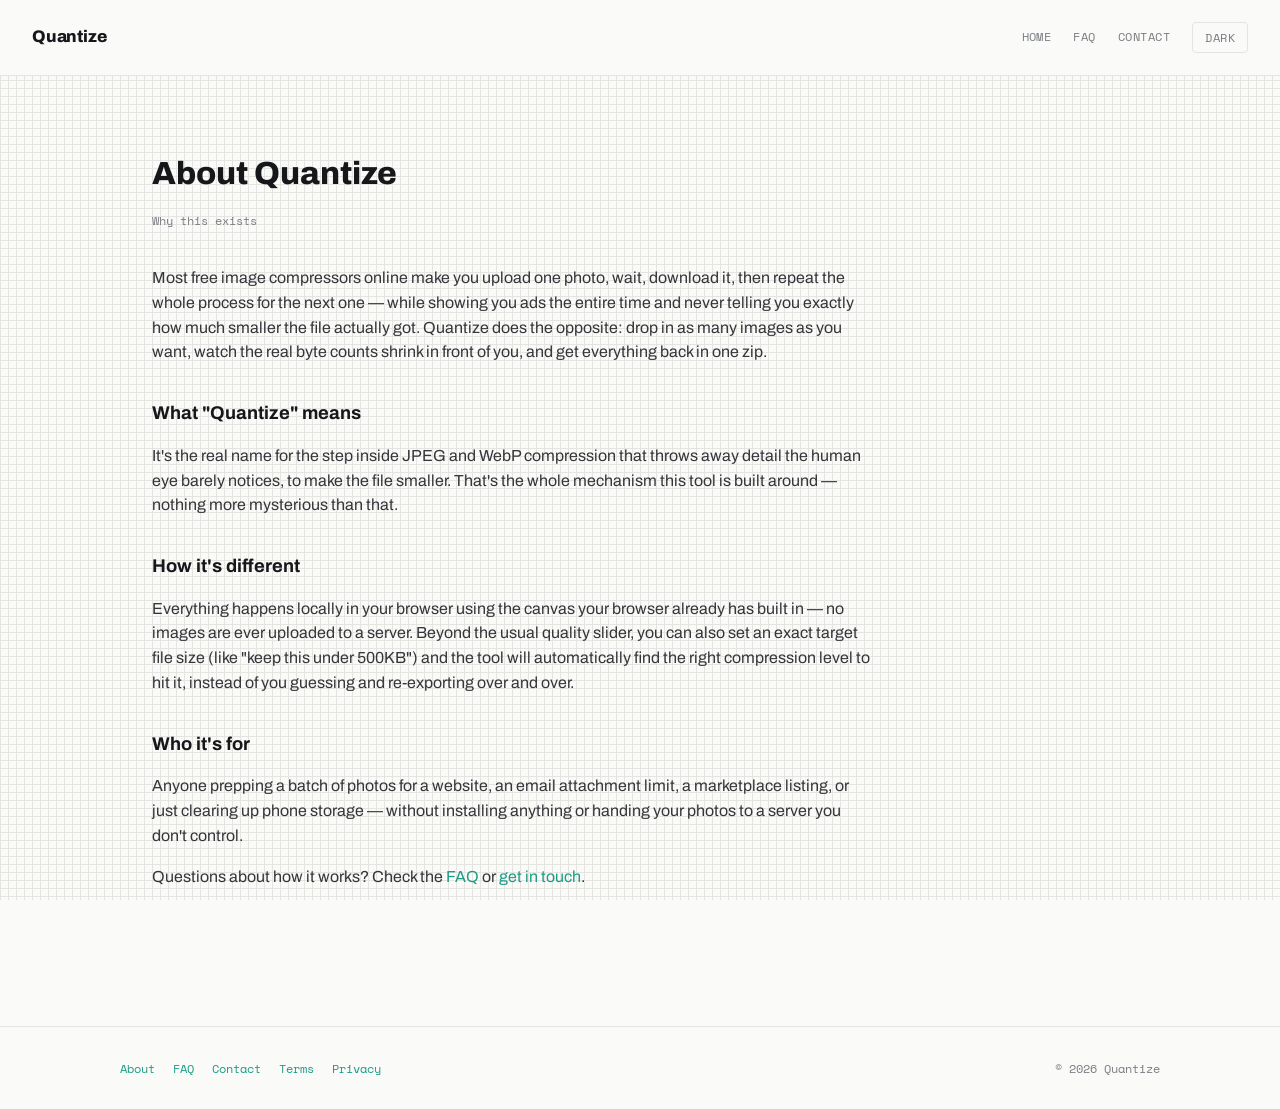
==== quantize-about.html @ 4f95eaf2 "Initial Quantize site" ====
<!DOCTYPE html>
<html lang="en">
<head>
<meta charset="UTF-8">
<meta name="viewport" content="width=device-width, initial-scale=1">
<script>
(function(){
  try {
    var saved = localStorage.getItem('quantize-theme');
    var theme = saved || (window.matchMedia('(prefers-color-scheme: dark)').matches ? 'dark' : 'light');
    document.documentElement.setAttribute('data-theme', theme);
  } catch (e) {}
})();
</script>
<title>About — Quantize</title>
<meta name="description" content="Why Quantize exists: a batch image compressor that runs entirely in your browser, with an exact target-size mode.">
<link rel="preconnect" href="https://fonts.googleapis.com">
<link href="https://fonts.googleapis.com/css2?family=Archivo:wght@400;700;800&family=Space+Mono:wght@400;700&display=swap" rel="stylesheet">
<link rel="stylesheet" href="quantize-styles.css">
</head>
<body>

<header class="nav">
  <a href="index.html" class="wordmark">Quantize</a>
  <nav class="nav-links">
    <a href="index.html">Home</a>
    <a href="quantize-faq.html">FAQ</a>
    <a href="quantize-contact.html">Contact</a>
    <button id="themeToggle" class="theme-toggle" aria-label="Switch to dark theme">Dark</button>
  </nav>
</header>

<main>
  <div class="legal">
    <h1>About Quantize</h1>
    <p class="updated">Why this exists</p>

    <p>Most free image compressors online make you upload one photo, wait, download it, then repeat the whole process for the next one — while showing you ads the entire time and never telling you exactly how much smaller the file actually got. Quantize does the opposite: drop in as many images as you want, watch the real byte counts shrink in front of you, and get everything back in one zip.</p>

    <h2>What "Quantize" means</h2>
    <p>It's the real name for the step inside JPEG and WebP compression that throws away detail the human eye barely notices, to make the file smaller. That's the whole mechanism this tool is built around — nothing more mysterious than that.</p>

    <h2>How it's different</h2>
    <p>Everything happens locally in your browser using the canvas your browser already has built in — no images are ever uploaded to a server. Beyond the usual quality slider, you can also set an exact target file size (like "keep this under 500KB") and the tool will automatically find the right compression level to hit it, instead of you guessing and re-exporting over and over.</p>

    <h2>Who it's for</h2>
    <p>Anyone prepping a batch of photos for a website, an email attachment limit, a marketplace listing, or just clearing up phone storage — without installing anything or handing your photos to a server you don't control.</p>

    <p>Questions about how it works? Check the <a href="quantize-faq.html">FAQ</a> or <a href="quantize-contact.html">get in touch</a>.</p>
  </div>
</main>

<footer>
  <div class="foot-inner">
    <nav>
      <a href="quantize-about.html">About</a>
      <a href="quantize-faq.html">FAQ</a>
      <a href="quantize-contact.html">Contact</a>
      <a href="quantize-terms.html">Terms</a>
      <a href="quantize-privacy.html">Privacy</a>
    </nav>
    <p>© 2026 Quantize</p>
  </div>
</footer>

<script src="quantize-theme.js"></script>
</body>
</html>
---- quantize-styles.css ----
:root {
  --paper: #FAFAF9;
  --panel: #FFFFFF;
  --ink: #16171A;
  --muted: #7A7D82;
  --line: #E4E4E1;
  --before: #E4572E;
  --after: #1B9C85;
  --drop-hover-bg: #F3FBF9;
  --body-text: #34363A;
  --radius: 4px;
  --display: 'Archivo', sans-serif;
  --body: 'Archivo', sans-serif;
  --mono: 'Space Mono', ui-monospace, monospace;
}

html[data-theme="dark"] {
  --paper: #14151A;
  --panel: #1D1F26;
  --ink: #F2F2F0;
  --muted: #9A9DA6;
  --line: #2E313B;
  --before: #FF7A52;
  --after: #3FCDAE;
  --drop-hover-bg: #172420;
  --body-text: #C7C9CE;
}

* { box-sizing: border-box; }
html, body { margin: 0; padding: 0; }
body {
  background-color: var(--paper);
  background-image:
    linear-gradient(var(--line) 1px, transparent 1px),
    linear-gradient(90deg, var(--line) 1px, transparent 1px);
  background-size: 8px 8px;
  background-attachment: fixed;
  color: var(--ink);
  font-family: var(--body);
  line-height: 1.55;
  -webkit-font-smoothing: antialiased;
}
a { color: var(--after); text-decoration: none; }
a:hover { text-decoration: underline; }
button:focus-visible, a:focus-visible, input:focus-visible, select:focus-visible {
  outline: 2px solid var(--after);
  outline-offset: 2px;
}

.wordmark {
  font-family: var(--display); font-weight: 800; font-size: 1.05rem; letter-spacing: -.01em; color: var(--ink);
}

header.nav {
  display: flex; justify-content: space-between; align-items: center;
  padding: 22px 32px; border-bottom: 1px solid var(--line); background: var(--paper);
}
.nav-links { display: flex; align-items: center; gap: 22px; font-family: var(--mono); font-size: .74rem; text-transform: uppercase; letter-spacing: .04em; }
.nav-links a { color: var(--muted); }
.nav-links a:hover { color: var(--ink); text-decoration: none; }
.theme-toggle {
  font-family: var(--mono); font-size: .72rem; text-transform: uppercase; letter-spacing: .04em;
  background: none; border: 1px solid var(--line); color: var(--muted); padding: 6px 12px;
  border-radius: var(--radius); cursor: pointer;
}
.theme-toggle:hover { color: var(--ink); border-color: var(--ink); }

main { max-width: 1040px; margin: 0 auto; padding: 0 32px; }

/* Hero */
.hero { padding: 56px 0 36px; max-width: 720px; }
.hero .eyebrow { font-family: var(--mono); font-size: .74rem; text-transform: uppercase; letter-spacing: .08em; color: var(--after); margin: 0 0 14px; }
.hero h1 { font-family: var(--display); font-weight: 800; font-size: clamp(2rem, 4vw, 3rem); line-height: 1.08; margin: 0 0 16px; }
.hero p.lead { color: var(--muted); font-size: 1.05rem; margin: 0; }

/* Drop zone */
.tool { padding: 8px 0 72px; }
.drop-zone {
  border: 2px dashed var(--line); border-radius: 8px; background: var(--panel);
  padding: 40px 24px; text-align: center; cursor: pointer; transition: border-color .15s ease, background .15s ease;
}
.drop-zone:hover, .drop-zone.dragover { border-color: var(--after); background: var(--drop-hover-bg); }
.drop-zone p { margin: 0; font-family: var(--mono); font-size: .88rem; color: var(--muted); }
.drop-zone p.big { font-family: var(--display); font-weight: 700; font-size: 1.1rem; color: var(--ink); margin-bottom: 6px; }

/* Controls */
.controls-card {
  background: var(--panel); border: 1px solid var(--line); border-radius: 8px;
  padding: 24px; margin-top: 20px;
}
.control-row { display: flex; flex-wrap: wrap; gap: 24px; align-items: flex-end; margin-bottom: 18px; }
.control-group label {
  display: block; font-family: var(--mono); font-size: .7rem; text-transform: uppercase;
  letter-spacing: .05em; color: var(--muted); margin-bottom: 8px;
}
.control-group select, .control-group input[type="number"] {
  font-family: var(--body); font-size: .95rem; padding: 9px 10px; border: 1px solid var(--line);
  border-radius: var(--radius); background: var(--paper); color: var(--ink);
}
.mode-radios { display: flex; gap: 16px; font-family: var(--mono); font-size: .82rem; }
.mode-radios label { display: flex; align-items: center; gap: 6px; text-transform: none; letter-spacing: 0; color: var(--ink); margin-bottom: 0; }
#qualityGroup input[type="range"] { width: 180px; vertical-align: middle; }
#qualityValueLabel { font-family: var(--mono); margin-left: 8px; }
.target-inputs { display: flex; gap: 8px; align-items: center; }
.target-inputs input { width: 90px; }
.png-note { font-family: var(--mono); font-size: .78rem; color: var(--before); margin: 0 0 14px; }
.png-note[hidden] { display: none; }

.action-row { display: flex; gap: 12px; align-items: center; flex-wrap: wrap; }
button.primary {
  font-family: var(--mono); font-size: .8rem; text-transform: uppercase; letter-spacing: .05em;
  padding: 12px 22px; border: 1px solid var(--ink); background: var(--ink); color: var(--paper);
  cursor: pointer; border-radius: var(--radius);
}
button.primary:hover:not(:disabled) { background: var(--after); border-color: var(--after); }
button.primary:disabled { opacity: .4; cursor: not-allowed; }
button.secondary {
  font-family: var(--mono); font-size: .8rem; text-transform: uppercase; letter-spacing: .05em;
  padding: 12px 22px; border: 1px solid var(--line); background: var(--panel); color: var(--ink);
  cursor: pointer; border-radius: var(--radius);
}
button.secondary:hover:not(:disabled) { border-color: var(--ink); }
button.secondary:disabled { opacity: .4; cursor: not-allowed; }

#summary { font-family: var(--mono); font-size: .84rem; color: var(--muted); margin: 14px 0 0; }

/* File list */
.file-list { margin-top: 20px; display: flex; flex-direction: column; gap: 10px; }
.file-row {
  display: flex; align-items: center; gap: 14px; background: var(--panel);
  border: 1px solid var(--line); border-radius: var(--radius); padding: 12px 14px;
}
.thumb { width: 48px; height: 48px; object-fit: cover; border-radius: 3px; background: var(--line); flex-shrink: 0; }
.thumb-loading { animation: pulse 1.2s ease-in-out infinite; }
@keyframes pulse { 0%, 100% { opacity: .5; } 50% { opacity: .9; } }
.file-info { flex: 1; min-width: 0; }
.file-name { margin: 0 0 4px; font-size: .92rem; white-space: nowrap; overflow: hidden; text-overflow: ellipsis; }
.file-sizes { margin: 0; font-family: var(--mono); font-size: .82rem; display: flex; align-items: center; gap: 6px; }
.size-before { color: var(--before); }
.size-after { color: var(--after); }
.arrow { color: var(--muted); }
.saved-pct { color: var(--after); font-weight: 700; margin-left: 4px; }
.file-error { margin: 0; font-family: var(--mono); font-size: .82rem; color: var(--before); }
.file-actions { display: flex; gap: 8px; flex-shrink: 0; }
.file-actions button {
  font-family: var(--mono); font-size: .74rem; padding: 7px 12px; border-radius: var(--radius);
  border: 1px solid var(--line); background: var(--paper); cursor: pointer;
}
.file-actions button:hover:not(:disabled) { border-color: var(--ink); }
.file-actions button:disabled { opacity: .35; cursor: not-allowed; }
.row-remove { font-size: .95rem !important; padding: 6px 10px !important; }

footer { border-top: 1px solid var(--line); padding: 32px; margin-top: 40px; background: var(--paper); }
footer .foot-inner { max-width: 1040px; margin: 0 auto; display: flex; justify-content: space-between; align-items: center; flex-wrap: wrap; gap: 12px; }
footer nav { display: flex; gap: 18px; font-family: var(--mono); font-size: .76rem; }
footer p { color: var(--muted); font-size: .76rem; margin: 0; font-family: var(--mono); }

/* Legal pages */
.legal { padding: 52px 0 80px; max-width: 720px; }
.legal h1 { font-family: var(--display); font-weight: 800; font-size: 2rem; margin-bottom: 6px; }
.legal .updated { font-family: var(--mono); font-size: .76rem; color: var(--muted); margin-bottom: 36px; }
.legal h2 { font-family: var(--display); font-weight: 700; font-size: 1.15rem; margin-top: 34px; }
.legal p, .legal li { color: var(--body-text); }
.legal ul { padding-left: 20px; }

.faq-item { border-bottom: 1px solid var(--line); padding: 18px 0; }
.faq-item summary {
  cursor: pointer; font-family: var(--display); font-weight: 700; font-size: 1.02rem;
  color: var(--ink); list-style: none; display: flex; align-items: center; justify-content: space-between; gap: 16px;
}
.faq-item summary::-webkit-details-marker { display: none; }
.faq-item summary::after { content: "+"; font-family: var(--mono); font-size: 1.1rem; color: var(--after); flex-shrink: 0; }
.faq-item[open] summary::after { content: "–"; }
.faq-item p { margin: 12px 0 0; color: var(--body-text); }

.contact-card {
  max-width: 480px; padding: 26px; background: var(--panel); border: 1px solid var(--line);
  border-radius: 8px; margin: 24px 0;
}
.contact-card p.kind { font-family: var(--mono); font-size: .7rem; text-transform: uppercase; letter-spacing: .05em; color: var(--muted); margin: 0 0 6px; }
.mail-btn {
  display: inline-flex; align-items: center; font-family: var(--mono); font-size: .84rem;
  padding: 11px 20px; background: var(--ink); color: var(--paper); border-radius: var(--radius);
  margin-top: 8px;
}
.mail-btn:hover { background: var(--after); text-decoration: none; }

@media (max-width: 760px) {
  header.nav { padding: 18px; }
  main { padding: 0 18px; }
  .controls-card { padding: 18px; }
  .control-row { flex-direction: column; align-items: stretch; }
  .file-row { flex-wrap: wrap; }
}
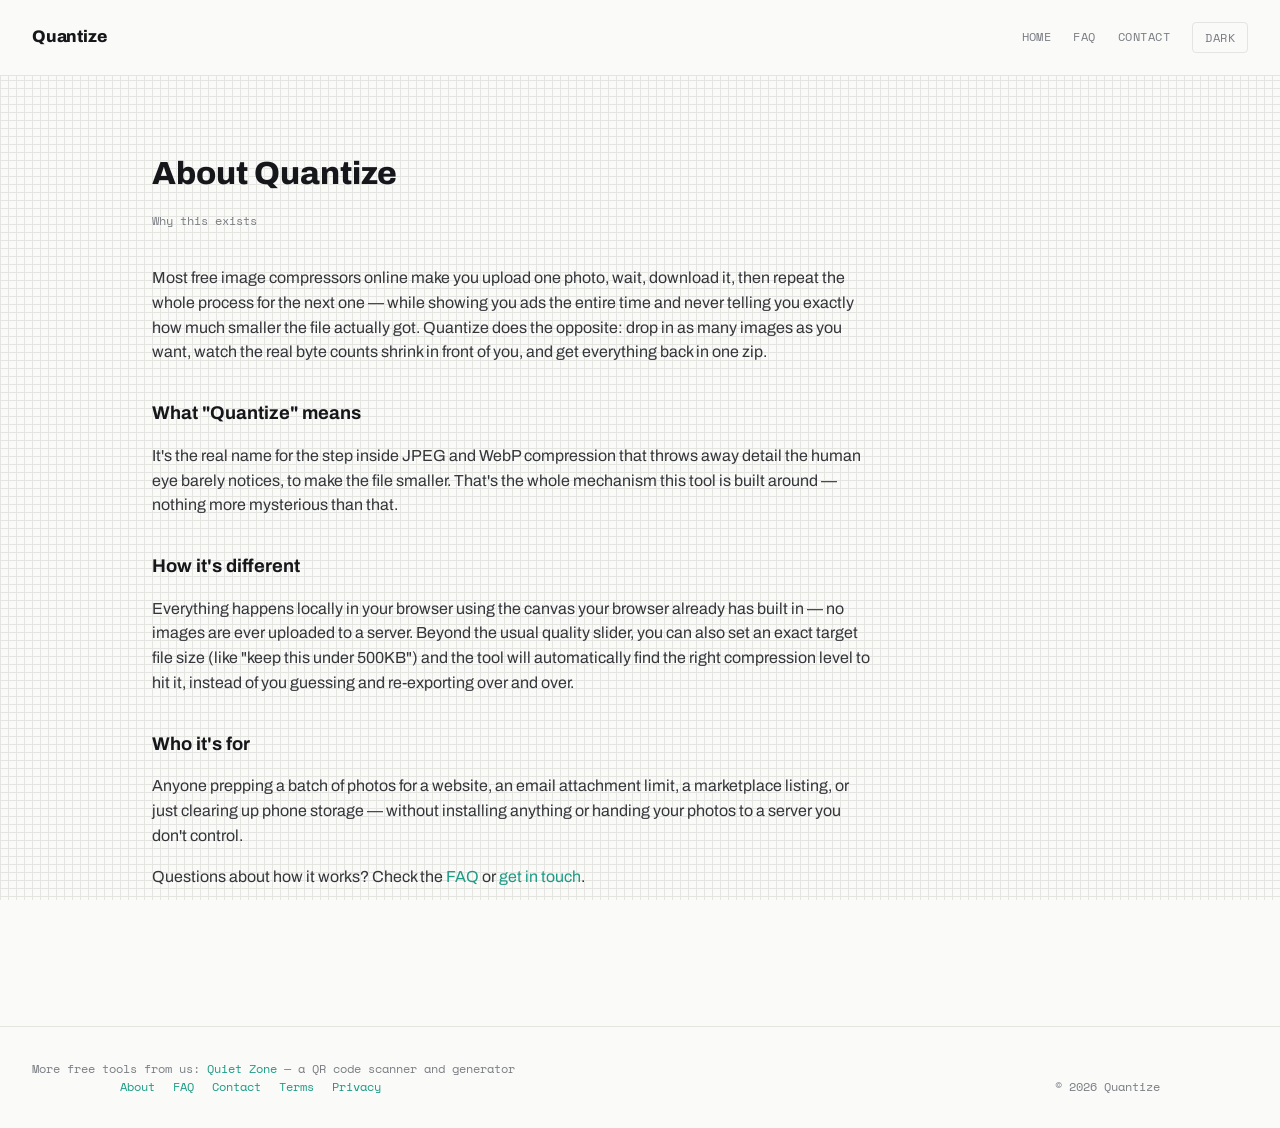
==== commit afa69e6a: "Add ads.txt, robots.txt, sitemap.xml, OG tags, and cross-link to Quantize" ====
--- a/quantize-about.html
+++ b/quantize-about.html
@@ -14,6 +14,13 @@
 </script>
 <title>About — Quantize</title>
 <meta name="description" content="Why Quantize exists: a batch image compressor that runs entirely in your browser, with an exact target-size mode.">
+<meta property="og:type" content="website">
+<meta property="og:url" content="https://quantizeapp.com/quantize-about.html">
+<link rel="canonical" href="https://quantizeapp.com/quantize-about.html">
+<meta property="og:title" content="About — Quantize">
+<meta property="og:description" content="Why Quantize exists: a batch image compressor that runs entirely in your browser, with an exact target-size mode.">
+<meta property="og:image" content="https://quantizeapp.com/quantize-og.png">
+<meta name="twitter:card" content="summary_large_image">
 <link rel="preconnect" href="https://fonts.googleapis.com">
 <link href="https://fonts.googleapis.com/css2?family=Archivo:wght@400;700;800&family=Space+Mono:wght@400;700&display=swap" rel="stylesheet">
 <link rel="stylesheet" href="quantize-styles.css">
@@ -51,6 +58,7 @@
 </main>
 
 <footer>
+<p class="network-links">More free tools from us: <a href="https://usequietzone.com">Quiet Zone</a> — a QR code scanner and generator</p>
   <div class="foot-inner">
     <nav>
       <a href="quantize-about.html">About</a>
--- a/quantize-styles.css
+++ b/quantize-styles.css
@@ -71,7 +71,7 @@
 .hero { padding: 56px 0 36px; max-width: 720px; }
 .hero .eyebrow { font-family: var(--mono); font-size: .74rem; text-transform: uppercase; letter-spacing: .08em; color: var(--after); margin: 0 0 14px; }
 .hero h1 { font-family: var(--display); font-weight: 800; font-size: clamp(2rem, 4vw, 3rem); line-height: 1.08; margin: 0 0 16px; }
-.hero p.lead { color: var(--muted); font-size: 1.05rem; margin: 0; }
+.hero p.lead { color: var(--body-text); font-size: 1.16rem; margin: 0; }
 
 /* Drop zone */
 .tool { padding: 8px 0 72px; }
@@ -80,7 +80,7 @@
   padding: 40px 24px; text-align: center; cursor: pointer; transition: border-color .15s ease, background .15s ease;
 }
 .drop-zone:hover, .drop-zone.dragover { border-color: var(--after); background: var(--drop-hover-bg); }
-.drop-zone p { margin: 0; font-family: var(--mono); font-size: .88rem; color: var(--muted); }
+.drop-zone p { margin: 0; font-family: var(--mono); font-size: .94rem; color: var(--body-text); }
 .drop-zone p.big { font-family: var(--display); font-weight: 700; font-size: 1.1rem; color: var(--ink); margin-bottom: 6px; }
 
 /* Controls */
@@ -93,16 +93,29 @@
   display: block; font-family: var(--mono); font-size: .7rem; text-transform: uppercase;
   letter-spacing: .05em; color: var(--muted); margin-bottom: 8px;
 }
-.control-group select, .control-group input[type="number"] {
+.control-group input[type="number"] {
   font-family: var(--body); font-size: .95rem; padding: 9px 10px; border: 1px solid var(--line);
   border-radius: var(--radius); background: var(--paper); color: var(--ink);
 }
+.control-group select {
+  appearance: none; -webkit-appearance: none; -moz-appearance: none;
+  font-family: var(--body); font-size: .95rem; padding: 9px 34px 9px 12px;
+  border: 1px solid var(--line); border-radius: var(--radius);
+  background-color: var(--paper); color: var(--ink);
+  background-image: url("data:image/svg+xml;utf8,<svg xmlns='http://www.w3.org/2000/svg' width='10' height='6'><path d='M0 0l5 6 5-6z' fill='%237A7D82'/></svg>");
+  background-repeat: no-repeat;
+  background-position: right 12px center;
+  cursor: pointer;
+  min-height: 40px;
+}
+.control-group select:hover { border-color: var(--muted); }
 .mode-radios { display: flex; gap: 16px; font-family: var(--mono); font-size: .82rem; }
 .mode-radios label { display: flex; align-items: center; gap: 6px; text-transform: none; letter-spacing: 0; color: var(--ink); margin-bottom: 0; }
 #qualityGroup input[type="range"] { width: 180px; vertical-align: middle; }
 #qualityValueLabel { font-family: var(--mono); margin-left: 8px; }
 .target-inputs { display: flex; gap: 8px; align-items: center; }
 .target-inputs input { width: 90px; }
+.target-inputs select { width: 78px; padding-right: 28px; }
 .png-note { font-family: var(--mono); font-size: .78rem; color: var(--before); margin: 0 0 14px; }
 .png-note[hidden] { display: none; }
 
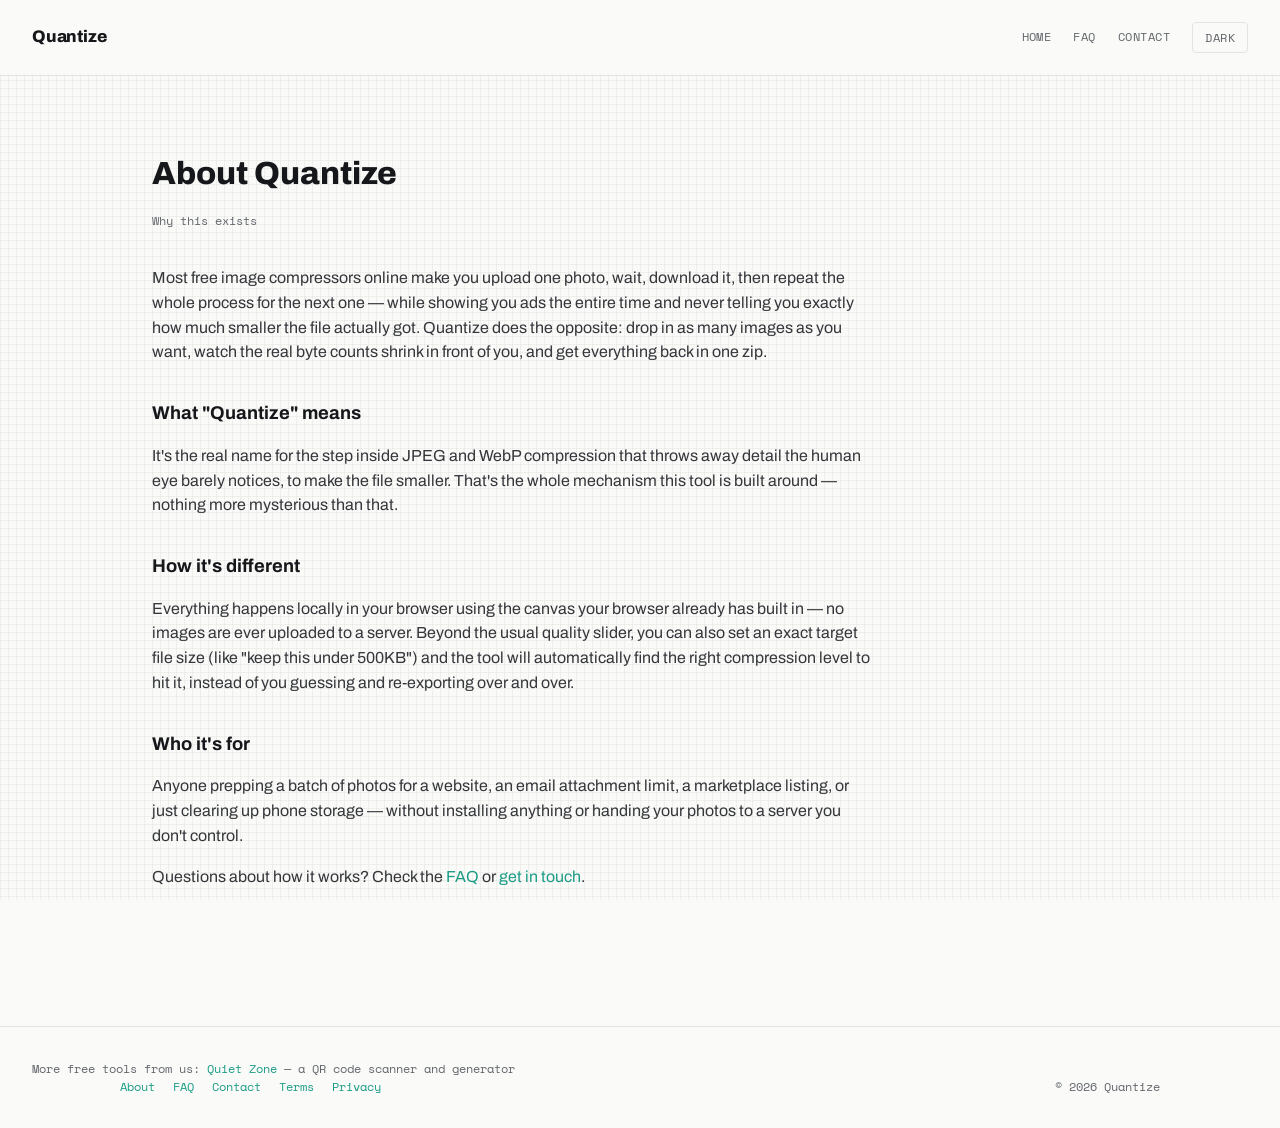
==== commit 3618b2c6: "SEO pass: structured data, meta tags, and two new guide pages" ====
--- a/quantize-about.html
+++ b/quantize-about.html
@@ -3,6 +3,14 @@
 <head>
 <meta charset="UTF-8">
 <meta name="viewport" content="width=device-width, initial-scale=1">
+<!-- Google tag (gtag.js) -->
+<script async src="https://www.googletagmanager.com/gtag/js?id=G-Q3MKYL0ENC"></script>
+<script>
+  window.dataLayer = window.dataLayer || [];
+  function gtag(){dataLayer.push(arguments);}
+  gtag('js', new Date());
+  gtag('config', 'G-Q3MKYL0ENC');
+</script>
 <script>
 (function(){
   try {
@@ -20,7 +28,13 @@
 <meta property="og:title" content="About — Quantize">
 <meta property="og:description" content="Why Quantize exists: a batch image compressor that runs entirely in your browser, with an exact target-size mode.">
 <meta property="og:image" content="https://quantizeapp.com/quantize-og.png">
+<meta property="og:site_name" content="Quantize">
+<meta property="og:locale" content="en_US">
 <meta name="twitter:card" content="summary_large_image">
+<meta name="twitter:title" content="About — Quantize">
+<meta name="twitter:description" content="Why Quantize exists: a batch image compressor that runs entirely in your browser, with an exact target-size mode.">
+<meta name="twitter:image" content="https://quantizeapp.com/quantize-og.png">
+<meta name="robots" content="index, follow">
 <link rel="preconnect" href="https://fonts.googleapis.com">
 <link href="https://fonts.googleapis.com/css2?family=Archivo:wght@400;700;800&family=Space+Mono:wght@400;700&display=swap" rel="stylesheet">
 <link rel="stylesheet" href="quantize-styles.css">
--- a/quantize-styles.css
+++ b/quantize-styles.css
@@ -2,8 +2,9 @@
   --paper: #FAFAF9;
   --panel: #FFFFFF;
   --ink: #16171A;
-  --muted: #7A7D82;
+  --muted: #62666B;
   --line: #E4E4E1;
+  --grid-line: rgba(228, 228, 225, 0.55);
   --before: #E4572E;
   --after: #1B9C85;
   --drop-hover-bg: #F3FBF9;
@@ -18,8 +19,9 @@
   --paper: #14151A;
   --panel: #1D1F26;
   --ink: #F2F2F0;
-  --muted: #9A9DA6;
+  --muted: #AEB1B8;
   --line: #2E313B;
+  --grid-line: rgba(46, 49, 59, 0.45);
   --before: #FF7A52;
   --after: #3FCDAE;
   --drop-hover-bg: #172420;
@@ -31,8 +33,8 @@
 body {
   background-color: var(--paper);
   background-image:
-    linear-gradient(var(--line) 1px, transparent 1px),
-    linear-gradient(90deg, var(--line) 1px, transparent 1px);
+    linear-gradient(var(--grid-line) 1px, transparent 1px),
+    linear-gradient(90deg, var(--grid-line) 1px, transparent 1px);
   background-size: 8px 8px;
   background-attachment: fixed;
   color: var(--ink);
@@ -42,7 +44,7 @@
 }
 a { color: var(--after); text-decoration: none; }
 a:hover { text-decoration: underline; }
-button:focus-visible, a:focus-visible, input:focus-visible, select:focus-visible {
+button:focus-visible, a:focus-visible, input:focus-visible, select:focus-visible, .drop-zone:focus-visible {
   outline: 2px solid var(--after);
   outline-offset: 2px;
 }
@@ -80,15 +82,76 @@
   padding: 40px 24px; text-align: center; cursor: pointer; transition: border-color .15s ease, background .15s ease;
 }
 .drop-zone:hover, .drop-zone.dragover { border-color: var(--after); background: var(--drop-hover-bg); }
+.drop-zone.dragover p.big { color: var(--after); }
+.drop-zone.has-files { display: none; }
 .drop-zone p { margin: 0; font-family: var(--mono); font-size: .94rem; color: var(--body-text); }
 .drop-zone p.big { font-family: var(--display); font-weight: 700; font-size: 1.1rem; color: var(--ink); margin-bottom: 6px; }
+.upload-icon { color: var(--muted); margin-bottom: 10px; transition: color .15s ease, transform .15s ease; }
+.drop-zone:hover .upload-icon, .drop-zone.dragover .upload-icon { color: var(--after); transform: translateY(-2px); }
+.browse-link { color: var(--after); text-decoration: underline; }
+.privacy-badge {
+  font-family: var(--mono); font-size: .74rem; color: var(--muted); text-align: center;
+  margin: 10px 0 0;
+}
+.drop-zone.has-files + .privacy-badge { display: none; }
+
+/* Preview bar (shown once files are selected) */
+.preview-bar {
+  display: none;
+  align-items: center;
+  gap: 16px;
+  flex-wrap: wrap;
+  background: var(--panel);
+  border: 1px solid var(--line);
+  border-radius: 8px;
+  padding: 12px 16px;
+  margin-bottom: 20px;
+}
+.preview-bar.visible { display: flex; }
+.preview-thumbs {
+  display: flex;
+  gap: 8px;
+  overflow-x: auto;
+  flex: 1;
+  min-width: 160px;
+}
+.preview-thumbs img, .preview-thumbs .thumb-more {
+  width: 44px; height: 44px; border-radius: 3px; flex-shrink: 0;
+}
+.preview-thumbs img { object-fit: cover; border: 1px solid var(--line); }
+.preview-thumbs .thumb-more {
+  background: var(--paper); border: 1px solid var(--line);
+  display: flex; align-items: center; justify-content: center;
+  font-family: var(--mono); font-size: .72rem; color: var(--muted);
+}
+.preview-count { font-family: var(--mono); font-size: .84rem; color: var(--ink); font-weight: 700; white-space: nowrap; margin: 0; }
+.upload-confirm {
+  font-family: var(--mono); font-size: .78rem; color: var(--after); white-space: nowrap;
+  opacity: 0; transition: opacity .3s ease;
+}
+.upload-confirm.show { opacity: 1; }
+.preview-actions { display: flex; gap: 8px; flex-shrink: 0; margin-left: auto; }
+
+.upload-error {
+  font-family: var(--mono); font-size: .78rem; color: var(--before);
+  margin: 10px 0 0; padding: 0;
+}
+.upload-error[hidden] { display: none; }
 
 /* Controls */
 .controls-card {
   background: var(--panel); border: 1px solid var(--line); border-radius: 8px;
   padding: 24px; margin-top: 20px;
 }
+.settings-section { margin-bottom: 18px; }
+.settings-section:last-of-type { margin-bottom: 0; }
+.section-label {
+  font-family: var(--mono); font-size: .68rem; text-transform: uppercase; letter-spacing: .08em;
+  color: var(--after); margin: 0 0 14px; padding-bottom: 8px; border-bottom: 1px solid var(--line);
+}
 .control-row { display: flex; flex-wrap: wrap; gap: 24px; align-items: flex-end; margin-bottom: 18px; }
+.control-row:last-child { margin-bottom: 0; }
+.control-row[hidden] { display: none; }
 .control-group label {
   display: block; font-family: var(--mono); font-size: .7rem; text-transform: uppercase;
   letter-spacing: .05em; color: var(--muted); margin-bottom: 8px;
@@ -97,6 +160,7 @@
   font-family: var(--body); font-size: .95rem; padding: 9px 10px; border: 1px solid var(--line);
   border-radius: var(--radius); background: var(--paper); color: var(--ink);
 }
+.field-hint { display: block; font-family: var(--mono); font-size: .72rem; color: var(--muted); margin-top: 6px; }
 .control-group select {
   appearance: none; -webkit-appearance: none; -moz-appearance: none;
   font-family: var(--body); font-size: .95rem; padding: 9px 34px 9px 12px;
@@ -111,15 +175,51 @@
 .control-group select:hover { border-color: var(--muted); }
 .mode-radios { display: flex; gap: 16px; font-family: var(--mono); font-size: .82rem; }
 .mode-radios label { display: flex; align-items: center; gap: 6px; text-transform: none; letter-spacing: 0; color: var(--ink); margin-bottom: 0; }
-#qualityGroup input[type="range"] { width: 180px; vertical-align: middle; }
+.mode-radios label:has(input:checked) { color: var(--after); font-weight: 700; }
+#qualityGroup input[type="range"] { width: 180px; vertical-align: middle; accent-color: var(--after); }
 #qualityValueLabel { font-family: var(--mono); margin-left: 8px; }
+.slider-row { display: flex; align-items: center; gap: 10px; margin-bottom: 4px; }
+.slider-endlabel { font-family: var(--mono); font-size: .68rem; color: var(--muted); white-space: nowrap; }
 .target-inputs { display: flex; gap: 8px; align-items: center; }
 .target-inputs input { width: 90px; }
 .target-inputs select { width: 78px; padding-right: 28px; }
-.png-note { font-family: var(--mono); font-size: .78rem; color: var(--before); margin: 0 0 14px; }
+.png-note { font-family: var(--mono); font-size: .78rem; color: var(--before); margin: 12px 0 0; }
 .png-note[hidden] { display: none; }
 
-.action-row { display: flex; gap: 12px; align-items: center; flex-wrap: wrap; }
+.preset-row { display: flex; align-items: center; gap: 8px; flex-wrap: wrap; margin-bottom: 16px; }
+.preset-label { font-family: var(--mono); font-size: .7rem; text-transform: uppercase; letter-spacing: .05em; color: var(--muted); margin-right: 2px; }
+.preset-btn {
+  font-family: var(--mono); font-size: .74rem; padding: 7px 13px; border-radius: var(--radius);
+  border: 1px solid var(--line); background: var(--panel); color: var(--ink); cursor: pointer;
+  transition: border-color .15s ease, color .15s ease;
+}
+.preset-btn:hover { border-color: var(--after); }
+.preset-btn.active { border-color: var(--after); color: var(--after); background: var(--drop-hover-bg); }
+
+.checkbox-row {
+  display: flex; align-items: center; gap: 8px; font-family: var(--mono); font-size: .82rem;
+  color: var(--ink); margin: 4px 0 0; cursor: pointer;
+}
+.checkbox-row input[type="checkbox"] { accent-color: var(--after); width: 15px; height: 15px; cursor: pointer; }
+
+/* CTA block: estimate sits right above the primary action */
+.cta-block { margin-top: 0; }
+
+/* Estimate box: Original → Estimated on line 1, savings on its own prominent line 2 */
+.estimate-box {
+  background: var(--paper); border: 1px dashed var(--line); border-radius: var(--radius);
+  padding: 12px 16px; margin-bottom: 12px; font-family: var(--mono);
+}
+.estimate-box[hidden] { display: none; }
+.estimate-label { font-size: .68rem; text-transform: uppercase; letter-spacing: .06em; color: var(--muted); display: block; margin-bottom: 6px; }
+.estimate-line { display: flex; align-items: flex-end; gap: 14px; flex-wrap: wrap; }
+.estimate-col { display: flex; flex-direction: column; gap: 2px; }
+.estimate-tag { font-size: .62rem; text-transform: uppercase; letter-spacing: .05em; color: var(--muted); }
+.estimate-original { font-size: .92rem; color: var(--muted); }
+.estimate-value { font-size: .98rem; color: var(--ink); font-weight: 700; }
+.estimate-savings { font-family: var(--display); font-size: 1.15rem; font-weight: 800; color: var(--after); margin-top: 8px; }
+
+.action-row { display: flex; gap: 12px; align-items: center; flex-wrap: wrap; margin-top: 4px; }
 button.primary {
   font-family: var(--mono); font-size: .8rem; text-transform: uppercase; letter-spacing: .05em;
   padding: 12px 22px; border: 1px solid var(--ink); background: var(--ink); color: var(--paper);
@@ -127,46 +227,197 @@
 }
 button.primary:hover:not(:disabled) { background: var(--after); border-color: var(--after); }
 button.primary:disabled { opacity: .4; cursor: not-allowed; }
+button.primary:active:not(:disabled) { transform: scale(.98); }
+button.primary.cta-big {
+  width: 100%;
+  padding: 16px 26px;
+  font-size: .9rem;
+  background: var(--after);
+  border-color: var(--after);
+  color: #fff;
+}
+button.primary.cta-big:hover:not(:disabled) { background: var(--ink); border-color: var(--ink); }
+button.primary.cta-big:disabled { opacity: .35; }
 button.secondary {
   font-family: var(--mono); font-size: .8rem; text-transform: uppercase; letter-spacing: .05em;
   padding: 12px 22px; border: 1px solid var(--line); background: var(--panel); color: var(--ink);
   cursor: pointer; border-radius: var(--radius);
+  transition: border-color .15s ease, transform .1s ease;
 }
 button.secondary:hover:not(:disabled) { border-color: var(--ink); }
+button.secondary:active:not(:disabled) { transform: scale(.97); }
 button.secondary:disabled { opacity: .4; cursor: not-allowed; }
 
+/* Disabled form controls while a batch is processing */
+select:disabled, input:disabled { opacity: .5; cursor: not-allowed; }
+.mode-radios label:has(input:disabled) { opacity: .5; }
+
 #summary { font-family: var(--mono); font-size: .84rem; color: var(--muted); margin: 14px 0 0; }
+#summary[hidden] { display: none; }
+
+/* Progress */
+.progress-wrap { margin-top: 18px; }
+.progress-wrap[hidden] { display: none; }
+.progress-track { height: 8px; background: var(--line); border-radius: 4px; overflow: hidden; margin-bottom: 8px; }
+.progress-fill { height: 100%; width: 0%; background: var(--after); transition: width .2s ease; }
+.progress-status { font-family: var(--mono); font-size: .8rem; color: var(--muted); margin: 0; }
+.progress-file { font-family: var(--mono); font-size: .78rem; color: var(--ink); margin: 4px 0 0; white-space: nowrap; overflow: hidden; text-overflow: ellipsis; }
+
+/* Results / completion state */
+.results-panel { display: none; margin-top: 10px; padding-top: 10px; border-top: 1px dashed var(--line); }
+.results-panel.visible { display: block; }
+.results-status {
+  font-family: var(--mono); font-size: .78rem; color: var(--after); font-weight: 700;
+  margin: 0 0 6px; text-transform: uppercase; letter-spacing: .04em;
+}
+.results-hero { display: flex; align-items: baseline; gap: 8px; margin-bottom: 3px; }
+.results-hero-pct { font-family: var(--display); font-weight: 800; font-size: 2.3rem; line-height: 1; color: var(--after); }
+.results-hero-pct.no-reduction { font-size: 1.5rem; color: var(--before); text-transform: uppercase; letter-spacing: .03em; }
+.results-hero-label { font-family: var(--mono); font-size: .95rem; color: var(--muted); text-transform: uppercase; letter-spacing: .04em; }
+.results-sizes { font-family: var(--mono); font-size: 1.1rem; color: var(--ink); margin: 0 0 4px; }
+.results-sizes #resultsOriginal { font-weight: 700; }
+.results-sizes .arrow { margin: 0 6px; color: var(--muted); }
+.results-sizes .accent { color: var(--after); font-weight: 700; }
+.results-sizes .accent.no-reduction-color { color: var(--before); }
+.results-tag { font-family: var(--mono); font-size: .66rem; text-transform: uppercase; letter-spacing: .04em; color: var(--muted); margin-right: 4px; }
+.results-saved { font-family: var(--mono); font-size: .96rem; color: var(--after); font-weight: 700; margin: 0 0 7px; }
+.results-saved[hidden] { display: none; }
+.results-ready {
+  margin: 3px 0 6px;
+}
+.results-ready[hidden] { display: none; }
+.results-ready-badge {
+  display: inline-flex; align-items: center; gap: 5px;
+  font-family: var(--mono); font-size: .72rem; font-weight: 700; text-transform: uppercase; letter-spacing: .04em;
+  color: var(--after); background: var(--drop-hover-bg); border: 1px solid var(--after);
+  padding: 4px 11px; border-radius: 999px;
+}
+.results-note { font-family: var(--mono); font-size: .8rem; color: var(--muted); margin: 0 0 7px; }
+.results-note[hidden] { display: none; }
+.results-meta { font-family: var(--mono); font-size: .8rem; color: var(--muted); margin: 0 0 7px; }
+.results-meta[hidden] { display: none; }
+.results-count { font-family: var(--mono); font-size: .8rem; color: var(--muted); margin: 0 0 7px; }
+.results-count[hidden] { display: none; }
+.results-preview {
+  display: grid; grid-template-columns: 1fr 1fr; gap: 12px;
+  margin-bottom: 9px; max-width: 420px;
+}
+.results-preview[hidden] { display: none; }
+.results-preview-col { text-align: center; }
+.results-preview-col img {
+  width: 100%; max-height: 140px; object-fit: contain; border-radius: 4px;
+  background: var(--paper); border: 2px solid var(--line); cursor: zoom-in;
+}
+.results-preview-col .compare-label { display: block; margin-top: 4px; }
+#tryLowerQualityBtn { width: 100%; margin-bottom: 8px; }
+#tryLowerQualityBtn[hidden] { display: none; }
+.results-download-summary {
+  display: flex; align-items: center; justify-content: space-between; gap: 10px;
+  font-family: var(--mono); font-size: .78rem; color: var(--muted);
+  margin: 0 0 8px; padding: 6px 10px; background: var(--paper); border: 1px solid var(--line); border-radius: var(--radius);
+}
+.results-download-summary[hidden] { display: none; }
+.results-download-summary span:first-child {
+  flex: 1 1 auto; overflow: hidden; white-space: nowrap; text-overflow: ellipsis; min-width: 0;
+}
+.copy-btn {
+  font-family: var(--mono); font-size: .68rem; text-transform: uppercase; letter-spacing: .04em;
+  padding: 4px 10px; border-radius: var(--radius); border: 1px solid var(--line); background: var(--panel);
+  color: var(--ink); cursor: pointer; flex-shrink: 0;
+}
+.copy-btn:hover { border-color: var(--after); color: var(--after); }
+.copy-btn.copied { border-color: var(--after); color: var(--after); }
+.text-link {
+  display: block; width: 100%; text-align: center; background: none; border: none;
+  font-family: var(--mono); font-size: .78rem; color: var(--muted); text-decoration: underline;
+  cursor: pointer; padding: 6px 0 0;
+}
+.text-link:hover { color: var(--ink); }
+.text-link[hidden] { display: none; }
+.results-settings-recap { font-family: var(--mono); font-size: .76rem; color: var(--muted); margin: 8px 0 0; text-align: center; }
+.results-secondary { display: flex; gap: 10px; flex-wrap: wrap; margin-top: 8px; }
+.results-secondary button { flex: 1; min-width: 140px; }
 
 /* File list */
 .file-list { margin-top: 20px; display: flex; flex-direction: column; gap: 10px; }
+.file-list:not(.expanded) .file-row:nth-child(n+9) { display: none; }
+#fileListToggleBtn { margin-top: 12px; width: 100%; }
+#fileListToggleBtn[hidden] { display: none; }
 .file-row {
   display: flex; align-items: center; gap: 14px; background: var(--panel);
   border: 1px solid var(--line); border-radius: var(--radius); padding: 12px 14px;
 }
+.file-row.expanded { flex-wrap: wrap; }
 .thumb { width: 48px; height: 48px; object-fit: cover; border-radius: 3px; background: var(--line); flex-shrink: 0; }
 .thumb-loading { animation: pulse 1.2s ease-in-out infinite; }
 @keyframes pulse { 0%, 100% { opacity: .5; } 50% { opacity: .9; } }
 .file-info { flex: 1; min-width: 0; }
 .file-name { margin: 0 0 4px; font-size: .92rem; white-space: nowrap; overflow: hidden; text-overflow: ellipsis; }
-.file-sizes { margin: 0; font-family: var(--mono); font-size: .82rem; display: flex; align-items: center; gap: 6px; }
+.file-sizes { margin: 0; font-family: var(--mono); font-size: .82rem; display: flex; align-items: center; gap: 6px; flex-wrap: wrap; }
+.file-status {
+  font-family: var(--mono); font-size: .68rem; text-transform: uppercase; letter-spacing: .04em;
+  padding: 2px 7px; border-radius: 3px; border: 1px solid var(--line); color: var(--muted); margin-left: 4px;
+}
+.file-status.status-ready { color: var(--muted); }
+.file-status.status-processing { color: var(--after); border-color: var(--after); }
+.file-status.status-done { color: var(--after); border-color: var(--after); background: var(--drop-hover-bg); }
+.file-status.status-failed { color: var(--before); border-color: var(--before); }
+.file-status.status-target-missed { color: var(--before); border-color: var(--before); margin-left: 4px; }
 .size-before { color: var(--before); }
 .size-after { color: var(--after); }
 .arrow { color: var(--muted); }
 .saved-pct { color: var(--after); font-weight: 700; margin-left: 4px; }
+.saved-pct.no-reduction { color: var(--before); }
 .file-error { margin: 0; font-family: var(--mono); font-size: .82rem; color: var(--before); }
 .file-actions { display: flex; gap: 8px; flex-shrink: 0; }
 .file-actions button {
   font-family: var(--mono); font-size: .74rem; padding: 7px 12px; border-radius: var(--radius);
-  border: 1px solid var(--line); background: var(--paper); cursor: pointer;
-}
-.file-actions button:hover:not(:disabled) { border-color: var(--ink); }
+  border: 1px solid var(--line); background: var(--paper); color: var(--ink); cursor: pointer;
+}
+.file-actions button:hover:not(:disabled) { border-color: var(--after); color: var(--after); }
 .file-actions button:disabled { opacity: .35; cursor: not-allowed; }
 .row-remove { font-size: .95rem !important; padding: 6px 10px !important; }
+.row-compare[aria-expanded="true"] { border-color: var(--after); color: var(--after); }
+
+/* Before/after compare panel */
+.compare-panel {
+  display: none;
+  grid-template-columns: 1fr 1fr;
+  gap: 14px;
+}
+.compare-panel.visible {
+  display: grid;
+  flex: 1 0 100%;
+  margin-top: 12px;
+  padding-top: 12px;
+  border-top: 1px dashed var(--line);
+}
+.compare-col { text-align: center; }
+.compare-col img {
+  width: 100%; max-height: 190px; object-fit: contain; border-radius: 4px;
+  background: var(--paper); border: 2px solid var(--line); cursor: zoom-in;
+}
+.compare-label { font-family: var(--mono); font-size: .68rem; font-weight: 700; text-transform: uppercase; letter-spacing: .04em; color: var(--muted); margin: 8px 0 2px; }
+.compare-meta { font-family: var(--mono); font-size: .78rem; color: var(--ink); margin: 0; }
+
+/* Reuse the same before/after color language as the file-list size tags,
+   so Original vs Compressed is distinguishable at a glance. */
+.compare-col:first-child img, .results-preview-col:first-child img { border-color: var(--before); }
+.compare-col:last-child img, .results-preview-col:last-child img { border-color: var(--after); }
+.compare-col:first-child .compare-label, .results-preview-col:first-child .compare-label { color: var(--before); }
+.compare-col:last-child .compare-label, .results-preview-col:last-child .compare-label { color: var(--after); }
 
 footer { border-top: 1px solid var(--line); padding: 32px; margin-top: 40px; background: var(--paper); }
 footer .foot-inner { max-width: 1040px; margin: 0 auto; display: flex; justify-content: space-between; align-items: center; flex-wrap: wrap; gap: 12px; }
 footer nav { display: flex; gap: 18px; font-family: var(--mono); font-size: .76rem; }
 footer p { color: var(--muted); font-size: .76rem; margin: 0; font-family: var(--mono); }
+
+/* SEO content block (homepage, below the tool) */
+.seo-content { max-width: 720px; margin: 0 auto; padding: 48px 0 72px; border-top: 1px solid var(--line); }
+.seo-content h2 { font-family: var(--display); font-weight: 800; font-size: 1.4rem; margin: 0 0 14px; }
+.seo-content h3 { font-family: var(--display); font-weight: 700; font-size: 1.05rem; margin: 30px 0 8px; }
+.seo-content p { color: var(--body-text); line-height: 1.6; margin: 0; }
+.seo-content p + p { margin-top: 10px; }
 
 /* Legal pages */
 .legal { padding: 52px 0 80px; max-width: 720px; }
@@ -204,4 +455,22 @@
   .controls-card { padding: 18px; }
   .control-row { flex-direction: column; align-items: stretch; }
   .file-row { flex-wrap: wrap; }
-}
+  .compare-panel.visible { grid-template-columns: 1fr; }
+  .results-preview { grid-template-columns: 1fr; max-width: 100%; }
+  .preview-actions { margin-left: 0; width: 100%; justify-content: flex-end; }
+}
+
+/* Full-size preview lightbox */
+.lightbox {
+  position: fixed; inset: 0; background: rgba(10, 11, 13, 0.88);
+  display: flex; align-items: center; justify-content: center;
+  z-index: 1000; padding: 40px; overflow: auto;
+}
+.lightbox[hidden] { display: none; }
+.lightbox img { max-width: 100%; max-height: 100%; border-radius: 4px; box-shadow: 0 8px 40px rgba(0,0,0,0.5); }
+.lightbox-close {
+  position: fixed; top: 20px; right: 24px; width: 40px; height: 40px;
+  border-radius: 50%; border: 1px solid rgba(255,255,255,0.3); background: rgba(0,0,0,0.4);
+  color: #fff; font-size: 1.3rem; line-height: 1; cursor: pointer;
+}
+.lightbox-close:hover { background: rgba(0,0,0,0.7); }
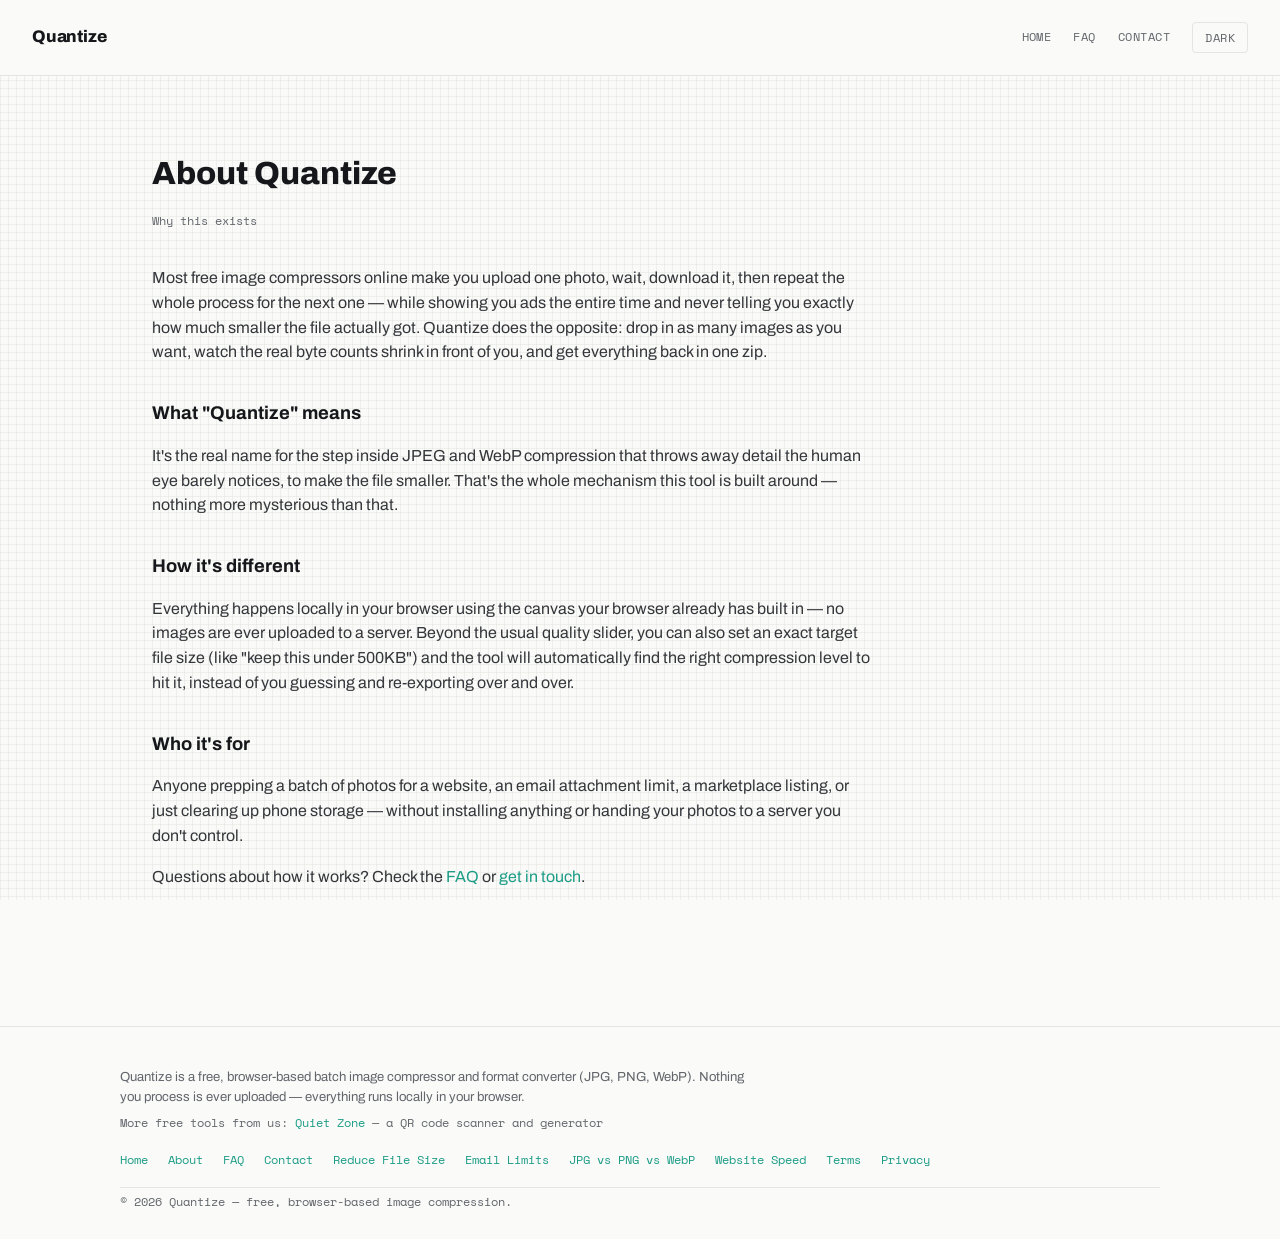
==== commit a96f141d: "Complete AdSense readiness: full ToS/Privacy, sitewide footer + AdSense tag on every page, sitemap r" ====
--- a/quantize-about.html
+++ b/quantize-about.html
@@ -11,6 +11,7 @@
   gtag('js', new Date());
   gtag('config', 'G-Q3MKYL0ENC');
 </script>
+<meta name="google-adsense-account" content="ca-pub-8828337552440063">
 <script>
 (function(){
   try {
@@ -72,16 +73,24 @@
 </main>
 
 <footer>
-<p class="network-links">More free tools from us: <a href="https://usequietzone.com">Quiet Zone</a> — a QR code scanner and generator</p>
   <div class="foot-inner">
-    <nav>
+    <div class="foot-main">
+      <p class="foot-about">Quantize is a free, browser-based batch image compressor and format converter (JPG, PNG, WebP). Nothing you process is ever uploaded — everything runs locally in your browser.</p>
+      <p class="network-links">More free tools from us: <a href="https://usequietzone.com">Quiet Zone</a> — a QR code scanner and generator</p>
+    </div>
+    <nav aria-label="Footer">
+      <a href="index.html">Home</a>
       <a href="quantize-about.html">About</a>
       <a href="quantize-faq.html">FAQ</a>
       <a href="quantize-contact.html">Contact</a>
+      <a href="quantize-guide-reduce-file-size.html">Reduce File Size</a>
+      <a href="quantize-guide-email-attachments.html">Email Limits</a>
+      <a href="quantize-guide-jpg-vs-png-vs-webp.html">JPG vs PNG vs WebP</a>
+      <a href="quantize-guide-website-image-speed.html">Website Speed</a>
       <a href="quantize-terms.html">Terms</a>
       <a href="quantize-privacy.html">Privacy</a>
     </nav>
-    <p>© 2026 Quantize</p>
+    <p class="foot-copy">© 2026 Quantize — free, browser-based image compression.</p>
   </div>
 </footer>
 
--- a/quantize-styles.css
+++ b/quantize-styles.css
@@ -407,10 +407,15 @@
 .compare-col:first-child .compare-label, .results-preview-col:first-child .compare-label { color: var(--before); }
 .compare-col:last-child .compare-label, .results-preview-col:last-child .compare-label { color: var(--after); }
 
-footer { border-top: 1px solid var(--line); padding: 32px; margin-top: 40px; background: var(--paper); }
-footer .foot-inner { max-width: 1040px; margin: 0 auto; display: flex; justify-content: space-between; align-items: center; flex-wrap: wrap; gap: 12px; }
-footer nav { display: flex; gap: 18px; font-family: var(--mono); font-size: .76rem; }
+/* Footer */
+footer { border-top: 1px solid var(--line); padding: 40px 32px 28px; margin-top: 40px; background: var(--paper); }
+footer .foot-inner { max-width: 1040px; margin: 0 auto; display: flex; flex-direction: column; gap: 18px; }
+footer .foot-main { display: flex; flex-direction: column; gap: 6px; }
+footer .foot-about { font-family: var(--body); font-size: .82rem; line-height: 1.55; color: var(--muted); margin: 0; max-width: 640px; }
+footer .network-links { margin: 0; }
+footer nav { display: flex; flex-wrap: wrap; gap: 12px 20px; font-family: var(--mono); font-size: .76rem; }
 footer p { color: var(--muted); font-size: .76rem; margin: 0; font-family: var(--mono); }
+footer p.foot-copy { padding-top: 4px; border-top: 1px solid var(--line); }
 
 /* SEO content block (homepage, below the tool) */
 .seo-content { max-width: 720px; margin: 0 auto; padding: 48px 0 72px; border-top: 1px solid var(--line); }
@@ -424,6 +429,7 @@
 .legal h1 { font-family: var(--display); font-weight: 800; font-size: 2rem; margin-bottom: 6px; }
 .legal .updated { font-family: var(--mono); font-size: .76rem; color: var(--muted); margin-bottom: 36px; }
 .legal h2 { font-family: var(--display); font-weight: 700; font-size: 1.15rem; margin-top: 34px; }
+.legal h3 { font-family: var(--display); font-weight: 700; font-size: .98rem; margin-top: 22px; }
 .legal p, .legal li { color: var(--body-text); }
 .legal ul { padding-left: 20px; }
 
@@ -458,6 +464,7 @@
   .compare-panel.visible { grid-template-columns: 1fr; }
   .results-preview { grid-template-columns: 1fr; max-width: 100%; }
   .preview-actions { margin-left: 0; width: 100%; justify-content: flex-end; }
+  footer { padding: 32px 18px 24px; }
 }
 
 /* Full-size preview lightbox */
